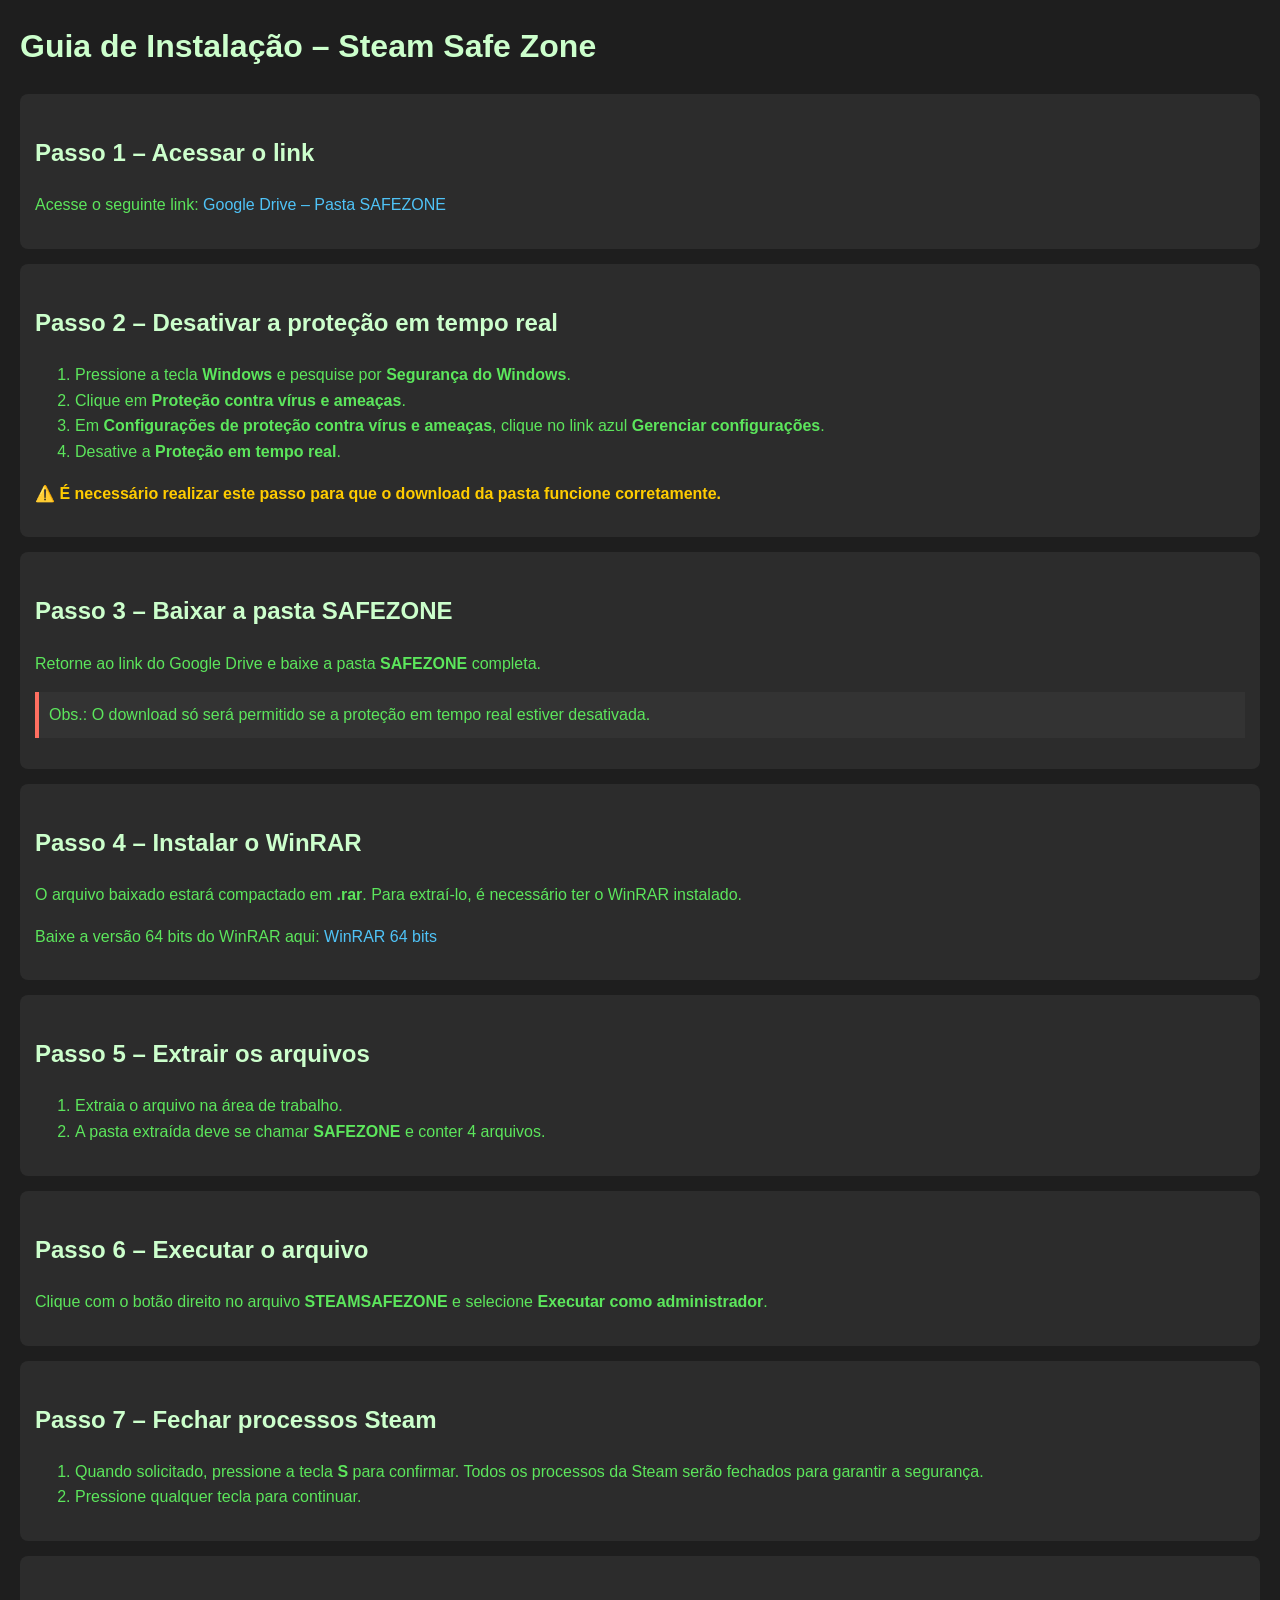
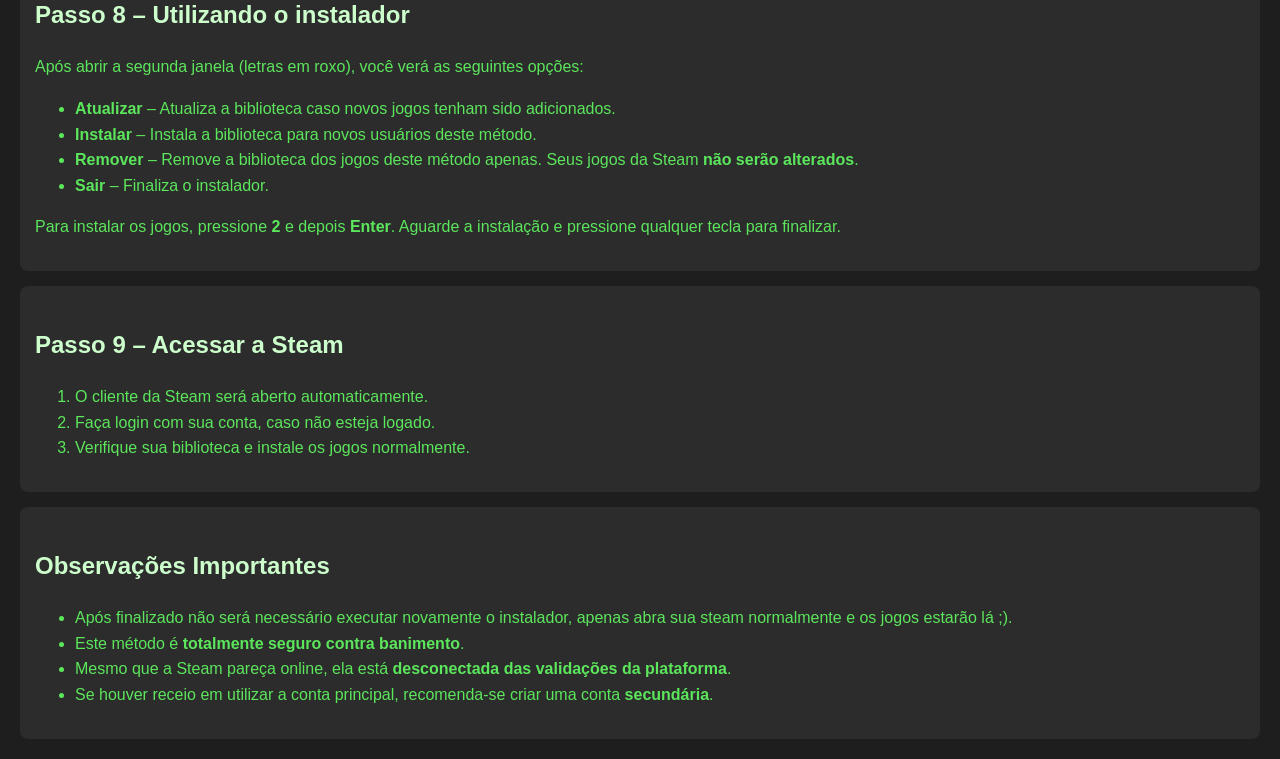
==== index.html @ 85b87087 "Add files via upload" ====
<!DOCTYPE html>
<html lang="pt-BR">
<head>
    <meta charset="UTF-8">
    <title>Guia Steam Safe Zone</title>
    <style>
        body {
            font-family: Arial, sans-serif;
            background-color: #1e1e1e;
            color: #5CE65C;
            line-height: 1.6;
            margin: 20px;
        }
        h1, h2 {
            color: #CCFFCC;
        }
        h2 {
            margin-top: 25px;
        }
        a {
            color: #4fc3f7;
            text-decoration: none;
        }
        a:hover {
            text-decoration: underline;
        }
        .step {
            background-color: #2c2c2c;
            padding: 15px;
            border-radius: 8px;
            margin-bottom: 15px;
        }
        .important {
            color: #ffcc00;
            font-weight: bold;
        }
        .note {
            background-color: #333333;
            padding: 10px;
            border-left: 4px solid #ff6f61;
            margin-top: 10px;
        }
    </style>
</head>
<body>

    <h1>Guia de Instalação – Steam Safe Zone</h1>

    <div class="step">
        <h2>Passo 1 – Acessar o link</h2>
        <p>Acesse o seguinte link: <a href="https://drive.google.com/drive/folders/1QRKwtCBBqWg-pzFMHle0_IdOlkJngccL?usp=drive_link" target="_blank">Google Drive – Pasta SAFEZONE</a></p>
    </div>

    <div class="step">
        <h2>Passo 2 – Desativar a proteção em tempo real</h2>
        <ol>
            <li>Pressione a tecla <strong>Windows</strong> e pesquise por <strong>Segurança do Windows</strong>.</li>
            <li>Clique em <strong>Proteção contra vírus e ameaças</strong>.</li>
            <li>Em <strong>Configurações de proteção contra vírus e ameaças</strong>, clique no link azul <strong>Gerenciar configurações</strong>.</li>
            <li>Desative a <strong>Proteção em tempo real</strong>.</li>
        </ol>
        <p class="important">⚠️ É necessário realizar este passo para que o download da pasta funcione corretamente.</p>
    </div>

    <div class="step">
        <h2>Passo 3 – Baixar a pasta SAFEZONE</h2>
        <p>Retorne ao link do Google Drive e baixe a pasta <strong>SAFEZONE</strong> completa.</p>
        <p class="note">Obs.: O download só será permitido se a proteção em tempo real estiver desativada.</p>
    </div>

    <div class="step">
        <h2>Passo 4 – Instalar o WinRAR</h2>
        <p>O arquivo baixado estará compactado em <strong>.rar</strong>. Para extraí-lo, é necessário ter o WinRAR instalado.</p>
        <p>Baixe a versão 64 bits do WinRAR aqui: <a href="https://www.win-rar.com/fileadmin/winrar-versions/winrar/winrar-x64-713br.exe" target="_blank">WinRAR 64 bits</a></p>
    </div>

    <div class="step">
        <h2>Passo 5 – Extrair os arquivos</h2>
        <ol>
            <li>Extraia o arquivo na área de trabalho.</li>
            <li>A pasta extraída deve se chamar <strong>SAFEZONE</strong> e conter 4 arquivos.</li>
        </ol>
    </div>

    <div class="step">
        <h2>Passo 6 – Executar o arquivo</h2>
        <p>Clique com o botão direito no arquivo <strong>STEAMSAFEZONE</strong> e selecione <strong>Executar como administrador</strong>.</p>
    </div>

    <div class="step">
        <h2>Passo 7 – Fechar processos Steam</h2>
        <ol>
            <li>Quando solicitado, pressione a tecla <strong>S</strong> para confirmar. Todos os processos da Steam serão fechados para garantir a segurança.</li>
            <li>Pressione qualquer tecla para continuar.</li>
        </ol>
    </div>

    <div class="step">
        <h2>Passo 8 – Utilizando o instalador</h2>
        <p>Após abrir a segunda janela (letras em roxo), você verá as seguintes opções:</p>
        <ul>
            <li><strong>Atualizar</strong> – Atualiza a biblioteca caso novos jogos tenham sido adicionados.</li>
            <li><strong>Instalar</strong> – Instala a biblioteca para novos usuários deste método.</li>
            <li><strong>Remover</strong> – Remove a biblioteca dos jogos deste método apenas. Seus jogos da Steam <strong>não serão alterados</strong>.</li>
            <li><strong>Sair</strong> – Finaliza o instalador.</li>
        </ul>
        <p>Para instalar os jogos, pressione <strong>2</strong> e depois <strong>Enter</strong>. Aguarde a instalação e pressione qualquer tecla para finalizar.</p>
    </div>

    <div class="step">
        <h2>Passo 9 – Acessar a Steam</h2>
        <ol>
            <li>O cliente da Steam será aberto automaticamente.</li>
            <li>Faça login com sua conta, caso não esteja logado.</li>
            <li>Verifique sua biblioteca e instale os jogos normalmente.</li>
        </ol>
    </div>

    <div class="step">
        <h2>Observações Importantes</h2>
        <ul>
            <li>Após finalizado não será necessário executar novamente o instalador, apenas abra sua steam normalmente e os jogos estarão lá ;).</li>
            <li>Este método é <strong>totalmente seguro contra banimento</strong>.</li>
            <li>Mesmo que a Steam pareça online, ela está <strong>desconectada das validações da plataforma</strong>.</li>
            <li>Se houver receio em utilizar a conta principal, recomenda-se criar uma conta <strong>secundária</strong>.</li>
        </ul>
    </div>

</body>
</html>
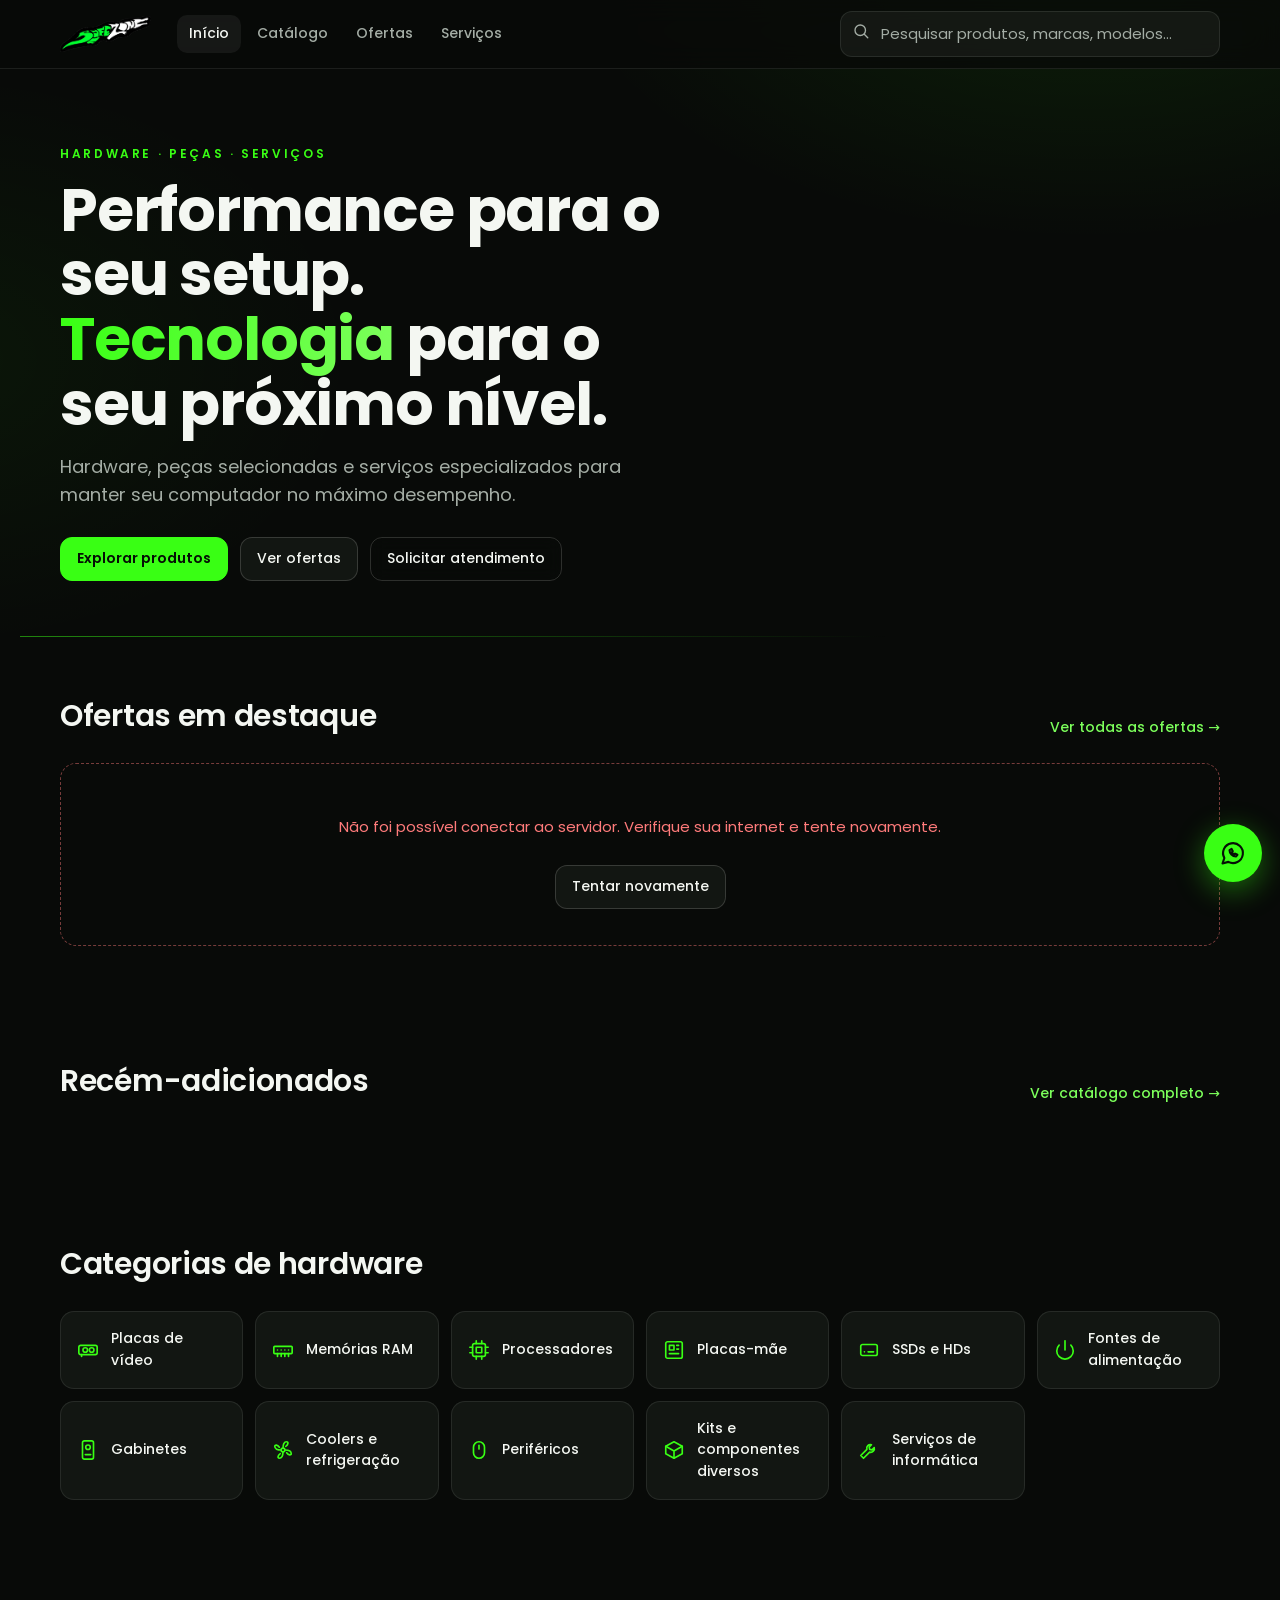
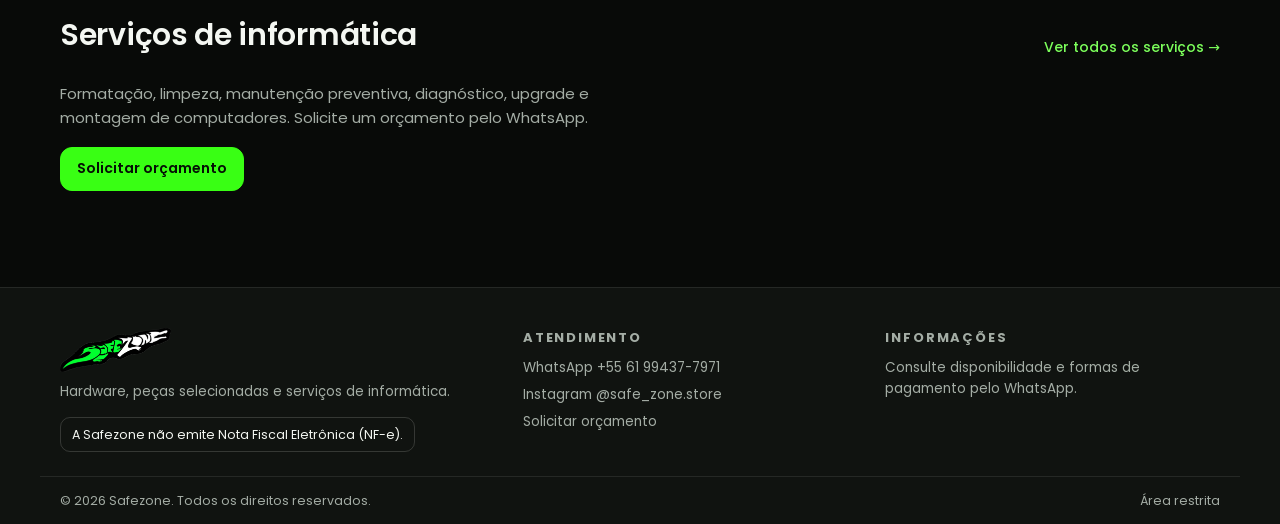
==== commit 1b5d4bd0: "Site Safezone: loja, painel admin, editor de artes e backend Apps Script Co-Authored-By: Claude Sonn" ====
--- a/index.html
+++ b/index.html
@@ -1,130 +1,34 @@
-<!DOCTYPE html>
-<html lang="pt-BR">
-<head>
-    <meta charset="UTF-8">
-    <title>Guia Steam Safe Zone</title>
-    <style>
-        body {
-            font-family: Arial, sans-serif;
-            background-color: #1e1e1e;
-            color: #5CE65C;
-            line-height: 1.6;
-            margin: 20px;
-        }
-        h1, h2 {
-            color: #CCFFCC;
-        }
-        h2 {
-            margin-top: 25px;
-        }
-        a {
-            color: #4fc3f7;
-            text-decoration: none;
-        }
-        a:hover {
-            text-decoration: underline;
-        }
-        .step {
-            background-color: #2c2c2c;
-            padding: 15px;
-            border-radius: 8px;
-            margin-bottom: 15px;
-        }
-        .important {
-            color: #ffcc00;
-            font-weight: bold;
-        }
-        .note {
-            background-color: #333333;
-            padding: 10px;
-            border-left: 4px solid #ff6f61;
-            margin-top: 10px;
-        }
-    </style>
-</head>
-<body>
-
-    <h1>Guia de Instalação – Steam Safe Zone</h1>
-
-    <div class="step">
-        <h2>Passo 1 – Acessar o link</h2>
-        <p>Acesse o seguinte link: <a href="https://drive.google.com/drive/folders/1QRKwtCBBqWg-pzFMHle0_IdOlkJngccL?usp=drive_link" target="_blank">Google Drive – Pasta SAFEZONE</a></p>
-    </div>
-
-    <div class="step">
-        <h2>Passo 2 – Desativar a proteção em tempo real</h2>
-        <ol>
-            <li>Pressione a tecla <strong>Windows</strong> e pesquise por <strong>Segurança do Windows</strong>.</li>
-            <li>Clique em <strong>Proteção contra vírus e ameaças</strong>.</li>
-            <li>Em <strong>Configurações de proteção contra vírus e ameaças</strong>, clique no link azul <strong>Gerenciar configurações</strong>.</li>
-            <li>Desative a <strong>Proteção em tempo real</strong>.</li>
-        </ol>
-        <p class="important">⚠️ É necessário realizar este passo para que o download da pasta funcione corretamente.</p>
-    </div>
-
-    <div class="step">
-        <h2>Passo 3 – Baixar a pasta SAFEZONE</h2>
-        <p>Retorne ao link do Google Drive e baixe a pasta <strong>SAFEZONE</strong> completa.</p>
-        <p class="note">Obs.: O download só será permitido se a proteção em tempo real estiver desativada.</p>
-    </div>
-
-    <div class="step">
-        <h2>Passo 4 – Instalar o WinRAR</h2>
-        <p>O arquivo baixado estará compactado em <strong>.rar</strong>. Para extraí-lo, é necessário ter o WinRAR instalado.</p>
-        <p>Baixe a versão 64 bits do WinRAR aqui: <a href="https://www.win-rar.com/fileadmin/winrar-versions/winrar/winrar-x64-713br.exe" target="_blank">WinRAR 64 bits</a></p>
-    </div>
-
-    <div class="step">
-        <h2>Passo 5 – Extrair os arquivos</h2>
-        <ol>
-            <li>Extraia o arquivo na área de trabalho.</li>
-            <li>A pasta extraída deve se chamar <strong>SAFEZONE</strong> e conter 4 arquivos.</li>
-        </ol>
-    </div>
-
-    <div class="step">
-        <h2>Passo 6 – Executar o arquivo</h2>
-        <p>Clique com o botão direito no arquivo <strong>STEAMSAFEZONE</strong> e selecione <strong>Executar como administrador</strong>.</p>
-    </div>
-
-    <div class="step">
-        <h2>Passo 7 – Fechar processos Steam</h2>
-        <ol>
-            <li>Quando solicitado, pressione a tecla <strong>S</strong> para confirmar. Todos os processos da Steam serão fechados para garantir a segurança.</li>
-            <li>Pressione qualquer tecla para continuar.</li>
-        </ol>
-    </div>
-
-    <div class="step">
-        <h2>Passo 8 – Utilizando o instalador</h2>
-        <p>Após abrir a segunda janela (letras em roxo), você verá as seguintes opções:</p>
-        <ul>
-            <li><strong>Atualizar</strong> – Atualiza a biblioteca caso novos jogos tenham sido adicionados.</li>
-            <li><strong>Instalar</strong> – Instala a biblioteca para novos usuários deste método.</li>
-            <li><strong>Remover</strong> – Remove a biblioteca dos jogos deste método apenas. Seus jogos da Steam <strong>não serão alterados</strong>.</li>
-            <li><strong>Sair</strong> – Finaliza o instalador.</li>
-        </ul>
-        <p>Para instalar os jogos, pressione <strong>2</strong> e depois <strong>Enter</strong>. Aguarde a instalação e pressione qualquer tecla para finalizar.</p>
-    </div>
-
-    <div class="step">
-        <h2>Passo 9 – Acessar a Steam</h2>
-        <ol>
-            <li>O cliente da Steam será aberto automaticamente.</li>
-            <li>Faça login com sua conta, caso não esteja logado.</li>
-            <li>Verifique sua biblioteca e instale os jogos normalmente.</li>
-        </ol>
-    </div>
-
-    <div class="step">
-        <h2>Observações Importantes</h2>
-        <ul>
-            <li>Após finalizado não será necessário executar novamente o instalador, apenas abra sua steam normalmente e os jogos estarão lá ;).</li>
-            <li>Este método é <strong>totalmente seguro contra banimento</strong>.</li>
-            <li>Mesmo que a Steam pareça online, ela está <strong>desconectada das validações da plataforma</strong>.</li>
-            <li>Se houver receio em utilizar a conta principal, recomenda-se criar uma conta <strong>secundária</strong>.</li>
-        </ul>
-    </div>
-
-</body>
-</html>
+<!doctype html>
+<html lang="pt-BR">
+<head>
+<meta charset="utf-8">
+<meta name="viewport" content="width=device-width,initial-scale=1">
+<title>Safezone | Hardware, peças e serviços de informática</title>
+<meta name="description" content="Hardware, peças selecionadas e serviços especializados para manter seu computador no máximo desempenho. Peça pelo WhatsApp.">
+<meta property="og:type" content="website"><meta property="og:site_name" content="Safezone">
+<meta property="og:title" content="Safezone | Hardware, peças e serviços de informática"><meta property="og:description" content="Hardware, peças selecionadas e serviços especializados para manter seu computador no máximo desempenho. Peça pelo WhatsApp.">
+<meta property="og:image" content="assets/img/og.jpg"><meta name="theme-color" content="#080A08">
+<link rel="icon" href="assets/img/favicon.png">
+<link rel="preconnect" href="https://fonts.googleapis.com"><link rel="preconnect" href="https://fonts.gstatic.com" crossorigin>
+<link href="https://fonts.googleapis.com/css2?family=Poppins:wght@300;400;500;600;700&display=swap" rel="stylesheet">
+<link rel="stylesheet" href="assets/css/site.css">
+</head>
+<body data-page="home">
+<div id="hdr"></div>
+<main id="main">
+<section class="hero"><div class="wrap">
+  <span class="kicker">Hardware · Peças · Serviços</span>
+  <h1>Performance para o seu setup. <em>Tecnologia</em> para o seu próximo nível.</h1>
+  <p>Hardware, peças selecionadas e serviços especializados para manter seu computador no máximo desempenho.</p>
+  <div class="cta"><a class="btn btn-pri" href="catalogo.html">Explorar produtos</a><a class="btn" href="catalogo.html?promo=1">Ver ofertas</a><a class="btn btn-ghost" href="servicos.html">Solicitar atendimento</a></div></div></section>
+<section class="sec" id="offersSec"><div class="wrap"><div class="sec-h"><h2>Ofertas em destaque</h2><a href="catalogo.html?promo=1">Ver todas as ofertas →</a></div><div class="grid" id="offers"></div></div></section>
+<section class="sec"><div class="wrap"><div class="sec-h"><h2>Recém-adicionados</h2><a href="catalogo.html">Ver catálogo completo →</a></div><div class="grid" id="recent"></div></div></section>
+<section class="sec"><div class="wrap"><div class="sec-h"><h2>Categorias de hardware</h2></div><div class="cats" id="cats"></div></div></section>
+<section class="sec"><div class="wrap"><div class="sec-h"><h2>Serviços de informática</h2><a href="servicos.html">Ver todos os serviços →</a></div>
+  <p style="color:var(--mute);max-width:60ch;margin:0 0 18px">Formatação, limpeza, manutenção preventiva, diagnóstico, upgrade e montagem de computadores. Solicite um orçamento pelo WhatsApp.</p><a class="btn btn-pri" href="servicos.html">Solicitar orçamento</a></div></section>
+
+</main>
+<div id="ftr"></div>
+<script src="assets/js/config.js"></script><script src="assets/js/util.js"></script><script src="assets/js/public.js"></script>
+</body>
+</html>
--- a/assets/css/site.css
+++ b/assets/css/site.css
@@ -0,0 +1,192 @@
+/* Safezone — identidade: preto, grafite, verde neon. Compartilhado pelo site e painel. */
+:root{
+  --bg:#080A08; --bg2:#101310; --graphite:#1C211D; --neon:#39FF14; --neon2:#7CFF5B;
+  --white:#F4F7F2; --mute:#A4ADA5; --line:rgba(244,247,242,.09); --line2:rgba(244,247,242,.16);
+  --glass:rgba(28,33,29,.55); --r:16px; --maxw:1200px; --err:#ff7b7b; --warn:#ffbe5c;
+}
+*{box-sizing:border-box}
+html{scroll-behavior:smooth}
+body{margin:0;background:var(--bg);color:var(--white);font-family:Poppins,'Segoe UI',system-ui,-apple-system,sans-serif;font-size:15px;line-height:1.55;-webkit-font-smoothing:antialiased;min-height:100vh;display:flex;flex-direction:column}
+body::before{content:'';position:fixed;inset:0;z-index:-1;background:radial-gradient(900px 520px at 85% -8%,rgba(57,255,20,.10),transparent 60%),radial-gradient(700px 480px at -5% 40%,rgba(57,255,20,.05),transparent 60%),var(--bg)}
+main{flex:1}
+img{max-width:100%;display:block}
+a{color:inherit;text-decoration:none}
+button,input,select,textarea{font:inherit;color:inherit}
+.wrap{max-width:var(--maxw);margin:0 auto;padding:0 20px}
+.ic{flex:none;vertical-align:middle}
+:focus-visible{outline:2px solid var(--neon);outline-offset:2px;border-radius:6px}
+.sr{position:absolute;width:1px;height:1px;overflow:hidden;clip:rect(0 0 0 0)}
+.skip{position:absolute;left:-999px;top:8px;background:var(--neon);color:#051005;padding:8px 12px;border-radius:8px;z-index:100}
+.skip:focus{left:8px}
+
+/* botões */
+.btn{display:inline-flex;align-items:center;justify-content:center;gap:8px;border:1px solid var(--line2);background:var(--glass);color:var(--white);padding:10px 16px;border-radius:12px;cursor:pointer;font-weight:500;font-size:14px;min-height:44px;transition:border-color .2s,box-shadow .2s,transform .2s,background .2s;backdrop-filter:blur(8px);text-align:center}
+.btn-pri{background:var(--neon);border-color:var(--neon);color:#051005;font-weight:600}
+.btn-ghost{background:transparent}
+.btn-sm{min-height:34px;padding:5px 12px;font-size:13px;border-radius:10px}
+.btn-danger{border-color:rgba(255,123,123,.5);color:var(--err)}
+.btn:disabled,.btn.is-disabled{opacity:.45;cursor:not-allowed;pointer-events:none}
+@media (hover:hover){
+  .btn:hover{border-color:var(--neon);box-shadow:0 0 22px rgba(57,255,20,.22)}
+  .btn-pri:hover{background:var(--neon2);box-shadow:0 0 26px rgba(57,255,20,.45)}
+  .btn-danger:hover{border-color:var(--err);box-shadow:0 0 18px rgba(255,123,123,.25)}
+}
+.btn:active{transform:scale(.98)}
+
+/* cabeçalho */
+.hdr{position:sticky;top:0;z-index:50;background:rgba(8,10,8,.78);backdrop-filter:blur(14px);border-bottom:1px solid var(--line)}
+.hdr-in{display:flex;align-items:center;gap:18px;height:68px}
+.brand img{height:36px;width:auto}
+.nav{display:flex;gap:4px;margin-left:8px}
+.nav a{padding:8px 12px;border-radius:10px;color:var(--mute);font-size:14px;font-weight:500;transition:color .2s,background .2s}
+.nav a[aria-current=page],.nav a:hover{color:var(--white);background:rgba(244,247,242,.06)}
+.search{flex:1;max-width:380px;margin-left:auto;position:relative}
+.search input{width:100%;background:rgba(244,247,242,.05);border:1px solid var(--line);border-radius:12px;padding:10px 14px 10px 40px;min-height:42px}
+.search input::placeholder{color:var(--mute)}
+.search .ic{position:absolute;left:12px;top:11px;color:var(--mute)}
+.search input:focus{outline:none;border-color:var(--neon);box-shadow:0 0 0 3px rgba(57,255,20,.14)}
+.burger{display:none;background:none;border:1px solid var(--line2);border-radius:10px;width:44px;height:44px;cursor:pointer;margin-left:auto}
+@media (max-width:860px){
+  .hdr-in{flex-wrap:wrap;height:auto;padding:10px 0;gap:10px}
+  .burger{display:inline-flex;align-items:center;justify-content:center}
+  .search{order:3;max-width:none;flex-basis:100%;margin:0}
+  .nav{display:none;order:4;flex-basis:100%;flex-direction:column;margin:0}
+  .nav.open{display:flex}
+}
+
+/* hero */
+.hero{padding:72px 0 56px;position:relative}
+.hero h1{font-size:clamp(32px,5.4vw,60px);line-height:1.08;margin:0 0 16px;font-weight:700;letter-spacing:-.02em;max-width:16ch}
+.hero h1 em{font-style:normal;background:linear-gradient(90deg,var(--neon),var(--neon2));-webkit-background-clip:text;background-clip:text;color:transparent}
+.hero p{color:var(--mute);max-width:56ch;font-size:clamp(15px,1.6vw,18px);margin:0 0 28px}
+.hero .cta{display:flex;gap:12px;flex-wrap:wrap}
+.hero::after{content:'';position:absolute;left:20px;right:20px;bottom:0;height:1px;background:linear-gradient(90deg,var(--neon),transparent 70%);opacity:.5}
+.kicker{display:inline-block;font-size:12px;font-weight:600;letter-spacing:.22em;text-transform:uppercase;color:var(--neon);margin-bottom:14px}
+
+/* seções */
+.sec{padding:56px 0}
+.sec-h{display:flex;align-items:end;justify-content:space-between;gap:12px;margin-bottom:24px;flex-wrap:wrap}
+.sec-h h2{margin:0;font-size:clamp(22px,3vw,30px);font-weight:600;letter-spacing:-.01em}
+.sec-h a{color:var(--neon2);font-size:14px;font-weight:500}
+.grid{display:grid;grid-template-columns:repeat(auto-fill,minmax(250px,1fr));gap:18px}
+@media (max-width:560px){.grid{grid-template-columns:repeat(2,1fr);gap:12px}}
+@media (max-width:360px){.grid{grid-template-columns:1fr}}
+
+/* categorias */
+.cats{display:grid;grid-template-columns:repeat(auto-fill,minmax(180px,1fr));gap:12px}
+.cat{display:flex;align-items:center;gap:12px;padding:16px;border:1px solid var(--line);border-radius:14px;background:var(--glass);backdrop-filter:blur(8px);transition:border-color .2s,box-shadow .2s;font-weight:500;font-size:14px}
+.cat .ic{color:var(--neon)}
+@media (hover:hover){.cat:hover{border-color:rgba(57,255,20,.6);box-shadow:0 0 24px rgba(57,255,20,.14)}}
+
+/* cards */
+.card{display:flex;flex-direction:column;border:1px solid var(--line);border-radius:var(--r);background:linear-gradient(180deg,rgba(28,33,29,.7),rgba(16,19,16,.7));overflow:hidden;transition:border-color .25s,box-shadow .25s,transform .25s;animation:rise .5s both}
+@media (hover:hover){.card:hover{border-color:rgba(57,255,20,.55);box-shadow:0 0 30px rgba(57,255,20,.16);transform:translateY(-3px)}}
+.card-img{position:relative;aspect-ratio:4/3;background:#0b0d0b;display:block;overflow:hidden}
+.card-img img{width:100%;height:100%;object-fit:cover}
+.noimg{width:100%;height:100%;display:grid;place-items:center;color:var(--mute)}
+.card-tags{position:absolute;left:10px;top:10px;display:flex;gap:6px}
+.chip{position:absolute;right:10px;top:10px;font-size:11px;font-weight:600;letter-spacing:.06em;text-transform:uppercase;padding:4px 9px;border-radius:999px;background:rgba(8,10,8,.72);backdrop-filter:blur(6px);border:1px solid var(--line2)}
+.cond-new{color:var(--neon2)} .cond-used{color:var(--warn)}
+.out-mark{position:absolute;inset:auto 0 0 0;text-align:center;background:rgba(8,10,8,.8);padding:6px;font-size:12px;letter-spacing:.1em;text-transform:uppercase;color:var(--mute)}
+.is-out .card-img img{filter:grayscale(.8) brightness(.7)}
+.card-body{padding:14px 14px 16px;display:flex;flex-direction:column;gap:4px;flex:1}
+.card-cat{font-size:11px;letter-spacing:.14em;text-transform:uppercase;color:var(--neon2);font-weight:600}
+.card-title{margin:0;font-size:16px;font-weight:600;line-height:1.3}
+.card-sub{font-size:12.5px;color:var(--mute)}
+.card-desc{margin:4px 0 6px;font-size:13px;color:var(--mute);display:-webkit-box;-webkit-line-clamp:2;-webkit-box-orient:vertical;overflow:hidden;min-height:2.6em}
+.card-stock{font-size:12px;color:var(--mute);margin-bottom:10px}
+.card-actions{margin-top:auto;display:grid;grid-template-columns:1.4fr 1fr;gap:8px}
+.card-actions .btn{padding:8px 10px;font-size:13px}
+@media (max-width:560px){.card-actions{grid-template-columns:1fr}}
+.price{display:flex;align-items:baseline;gap:8px;flex-wrap:wrap}
+.price .now{font-size:22px;font-weight:700;color:var(--neon)}
+.price .now-sm{font-size:15px;color:var(--white)}
+.price .old{font-size:13px;color:var(--mute);text-decoration:line-through}
+.price .off{font-size:12px;font-weight:700;color:#051005;background:var(--neon2);padding:2px 8px;border-radius:999px}
+.badge{--bc:var(--neon);display:inline-block;font-size:11px;font-weight:700;letter-spacing:.08em;padding:5px 10px;border-radius:999px;text-transform:uppercase}
+.b-solido{background:var(--bc);color:#051005;box-shadow:0 0 18px color-mix(in srgb,var(--bc) 55%,transparent)}
+.b-contorno{border:1.5px solid var(--bc);color:var(--bc);background:rgba(8,10,8,.6)}
+.b-vidro{background:color-mix(in srgb,var(--bc) 18%,transparent);border:1px solid color-mix(in srgb,var(--bc) 55%,transparent);color:var(--bc);backdrop-filter:blur(6px)}
+@keyframes rise{from{opacity:0;transform:translateY(12px)}to{opacity:1;transform:none}}
+@media (prefers-reduced-motion:reduce){*{animation:none!important;transition:none!important;scroll-behavior:auto!important}}
+.skel{border-radius:var(--r);aspect-ratio:3/4;background:linear-gradient(100deg,#111511 30%,#1a201a 50%,#111511 70%);background-size:200% 100%;animation:sh 1.3s infinite}
+@keyframes sh{to{background-position:-200% 0}}
+.empty,.errbox{border:1px dashed var(--line2);border-radius:var(--r);padding:36px 20px;text-align:center;color:var(--mute);grid-column:1/-1}
+.errbox{border-color:rgba(255,123,123,.45);color:var(--err)}
+.errbox .btn{margin-top:12px}
+
+/* serviços */
+.svc-grid{display:grid;grid-template-columns:repeat(auto-fill,minmax(270px,1fr));gap:16px}
+.svc{padding:20px;border:1px solid var(--line);border-radius:var(--r);background:var(--glass);backdrop-filter:blur(8px);display:flex;flex-direction:column;gap:8px;transition:border-color .2s,box-shadow .2s}
+@media (hover:hover){.svc:hover{border-color:rgba(57,255,20,.55);box-shadow:0 0 26px rgba(57,255,20,.13)}}
+.svc .ic{color:var(--neon)}
+.svc h3{margin:4px 0 0;font-size:17px}
+.svc p{margin:0;color:var(--mute);font-size:13.5px;flex:1}
+.svc .from{color:var(--neon2);font-weight:600;font-size:14px}
+.svc .btn{margin-top:8px}
+
+/* catálogo */
+.page-h{padding:36px 0 8px}
+.page-h h1{margin:0 0 6px;font-size:clamp(26px,4vw,38px);font-weight:700;letter-spacing:-.01em}
+.page-h p{margin:0;color:var(--mute)}
+.shop{display:grid;grid-template-columns:260px 1fr;gap:28px;padding:20px 0 60px;align-items:start}
+.filters{position:sticky;top:88px;border:1px solid var(--line);border-radius:var(--r);padding:18px;background:var(--glass);backdrop-filter:blur(10px);display:grid;gap:14px}
+.filters h2{margin:0;font-size:14px;letter-spacing:.14em;text-transform:uppercase;color:var(--mute)}
+.fld{display:grid;gap:5px;font-size:12.5px;color:var(--mute)}
+.fld input,.fld select,.fld textarea,.in{width:100%;background:#0b0d0b;border:1px solid var(--line2);border-radius:10px;padding:9px 12px;min-height:42px;color:var(--white)}
+.fld textarea{resize:vertical;min-height:84px}
+.fld input:focus,.fld select:focus,.fld textarea:focus,.in:focus{outline:none;border-color:var(--neon);box-shadow:0 0 0 3px rgba(57,255,20,.14)}
+.fld input[type=checkbox]{width:auto;min-height:0;accent-color:var(--neon)}
+.chk{display:flex;gap:8px;align-items:center;font-size:14px;color:var(--white);cursor:pointer;min-height:30px}
+.chk input{width:18px;height:18px;accent-color:var(--neon)}
+.row2{display:grid;grid-template-columns:1fr 1fr;gap:8px}
+.toolbar{display:flex;justify-content:space-between;align-items:center;gap:12px;margin-bottom:16px;flex-wrap:wrap;color:var(--mute);font-size:14px}
+.toolbar select{width:auto;min-width:180px}
+.fbtn{display:none}
+@media (max-width:860px){
+  .shop{grid-template-columns:1fr}
+  .filters{position:static;display:none}
+  .filters.open{display:grid}
+  .fbtn{display:inline-flex}
+}
+
+/* produto */
+.pd{display:grid;grid-template-columns:minmax(0,1.1fr) minmax(0,1fr);gap:36px;padding:28px 0 56px;align-items:start}
+@media (max-width:860px){.pd{grid-template-columns:1fr;gap:22px}}
+.crumbs{font-size:13px;color:var(--mute);padding-top:22px}
+.crumbs a:hover{color:var(--neon2)}
+.gal-main{position:relative;aspect-ratio:1/1;border:1px solid var(--line);border-radius:var(--r);overflow:hidden;background:#0b0d0b}
+.gal-main img{width:100%;height:100%;object-fit:contain}
+.gal-thumbs{display:flex;gap:10px;margin-top:12px;overflow-x:auto;padding-bottom:4px}
+.gal-thumbs button{flex:none;width:72px;height:72px;border:1px solid var(--line);border-radius:12px;overflow:hidden;background:#0b0d0b;padding:0;cursor:pointer}
+.gal-thumbs button[aria-current=true]{border-color:var(--neon);box-shadow:0 0 14px rgba(57,255,20,.3)}
+.gal-thumbs img{width:100%;height:100%;object-fit:cover}
+.pd h1{margin:6px 0 4px;font-size:clamp(24px,3.4vw,34px);line-height:1.2}
+.pd .price .now{font-size:34px}
+.pd .meta{color:var(--mute);margin-bottom:14px}
+.pd-box{border:1px solid var(--line);border-radius:var(--r);padding:20px;background:var(--glass);backdrop-filter:blur(8px);display:grid;gap:14px}
+.facts{display:grid;grid-template-columns:1fr 1fr;gap:10px}
+.fact{border:1px solid var(--line);border-radius:12px;padding:10px 12px}
+.fact small{display:block;color:var(--mute);font-size:11.5px;letter-spacing:.06em;text-transform:uppercase}
+.specs{width:100%;border-collapse:collapse;font-size:14px}
+.specs td{padding:9px 0;border-bottom:1px solid var(--line)}
+.specs td:first-child{color:var(--mute);width:42%}
+.pd h2{font-size:16px;margin:24px 0 8px}
+.pd .desc{white-space:pre-line;color:#d6dbd4}
+.nf{margin-top:12px;font-size:12.5px;color:var(--mute)}
+
+/* rodapé + whatsapp */
+.ftr{border-top:1px solid var(--line);background:var(--bg2);margin-top:40px}
+.ftr-in{display:grid;grid-template-columns:1.3fr 1fr 1fr;gap:28px;padding:40px 20px 24px}
+@media (max-width:760px){.ftr-in{grid-template-columns:1fr}}
+.ftr h3{margin:0 0 10px;font-size:13px;letter-spacing:.14em;text-transform:uppercase;color:var(--mute)}
+.ftr p,.ftr li{color:var(--mute);font-size:13.5px;margin:0 0 6px;white-space:pre-line}
+.ftr ul{list-style:none;padding:0;margin:0}
+.ftr a:hover{color:var(--neon2)}
+.ftr-bot{border-top:1px solid var(--line);padding:14px 20px;font-size:12.5px;color:var(--mute);display:flex;justify-content:space-between;gap:10px;flex-wrap:wrap}
+.nfe{display:inline-block;margin-top:8px;padding:7px 11px;border:1px solid var(--line2);border-radius:10px;font-size:12.5px;color:var(--white)}
+.wa-float{position:fixed;right:18px;bottom:18px;z-index:60;width:58px;height:58px;border-radius:50%;background:var(--neon);color:#051005;display:grid;place-items:center;box-shadow:0 8px 30px rgba(57,255,20,.4);transition:transform .2s}
+@media (hover:hover){.wa-float:hover{transform:scale(1.08)}}
+.toast{position:fixed;left:50%;bottom:24px;transform:translate(-50%,20px);background:var(--graphite);border:1px solid rgba(57,255,20,.5);padding:11px 18px;border-radius:12px;z-index:200;opacity:0;pointer-events:none;transition:.25s;max-width:92vw}
+.toast.show{opacity:1;transform:translate(-50%,0)}
+.toast.err{border-color:var(--err)}
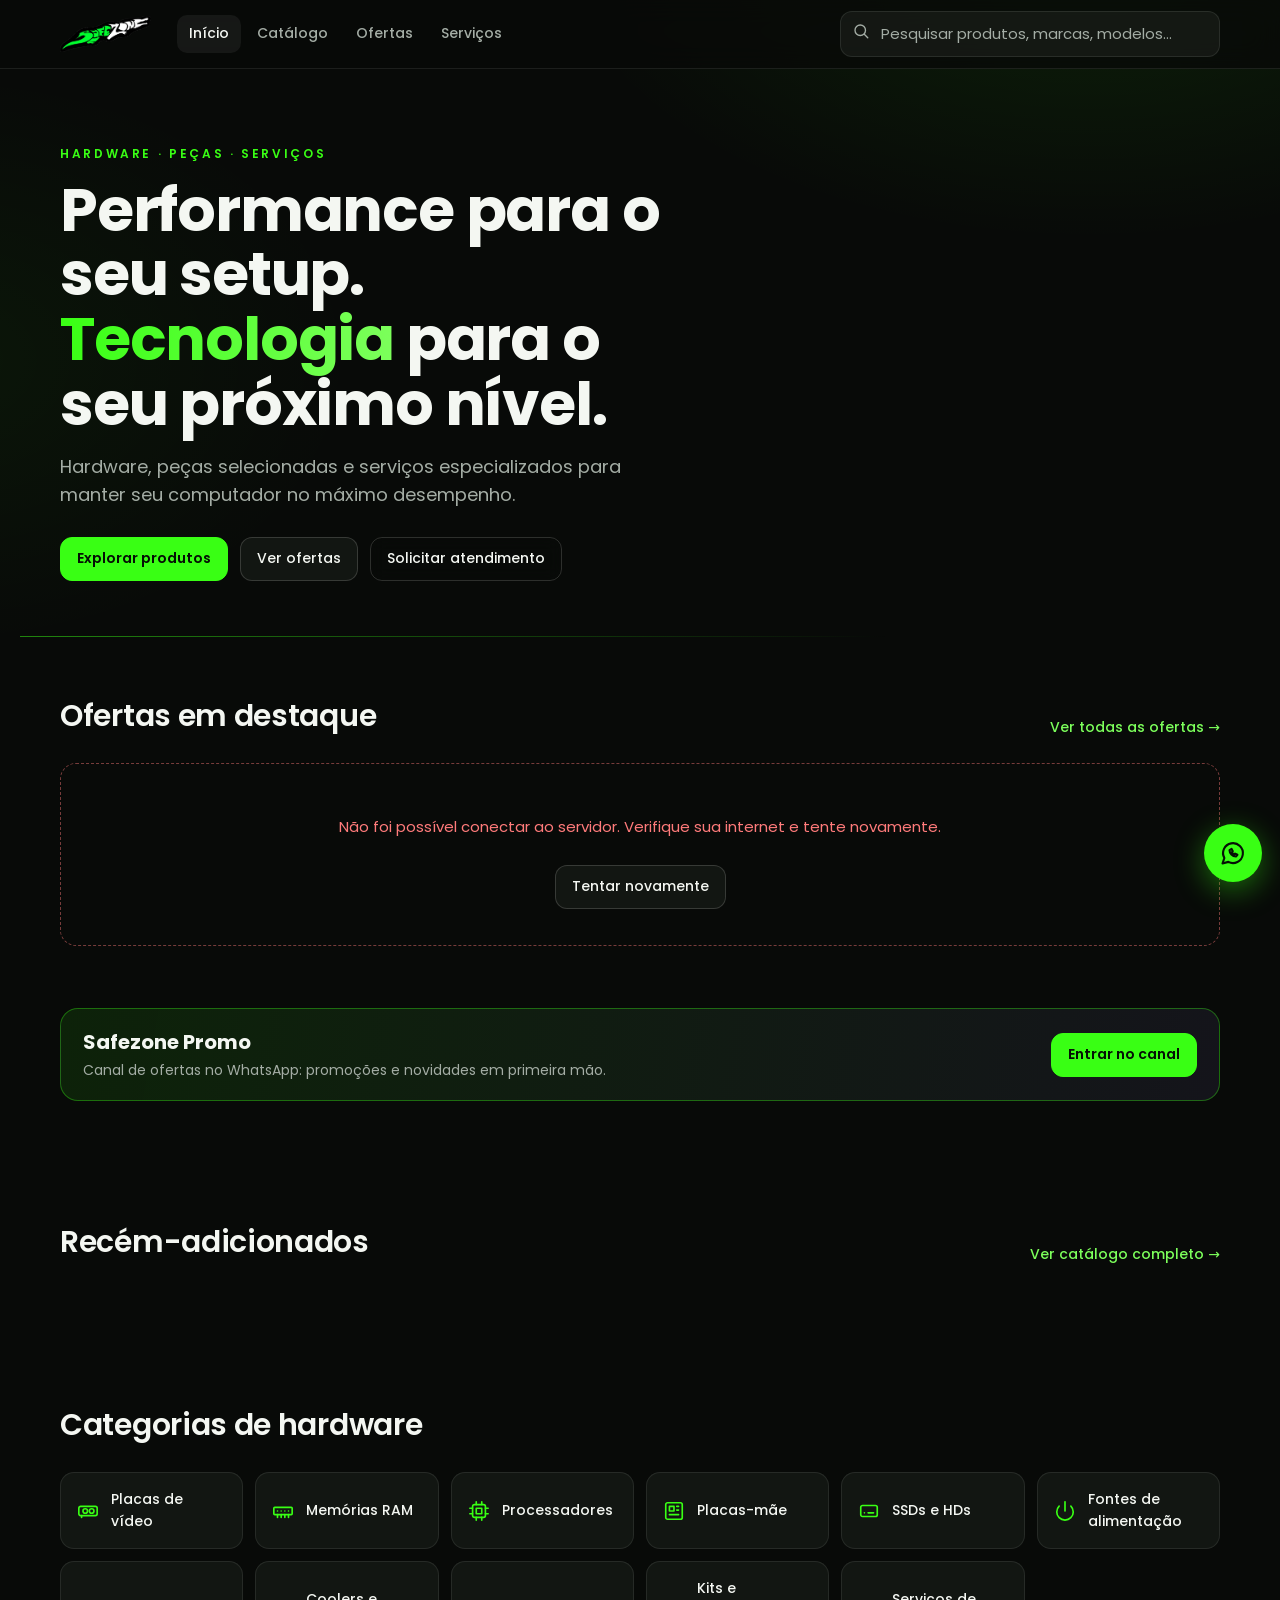
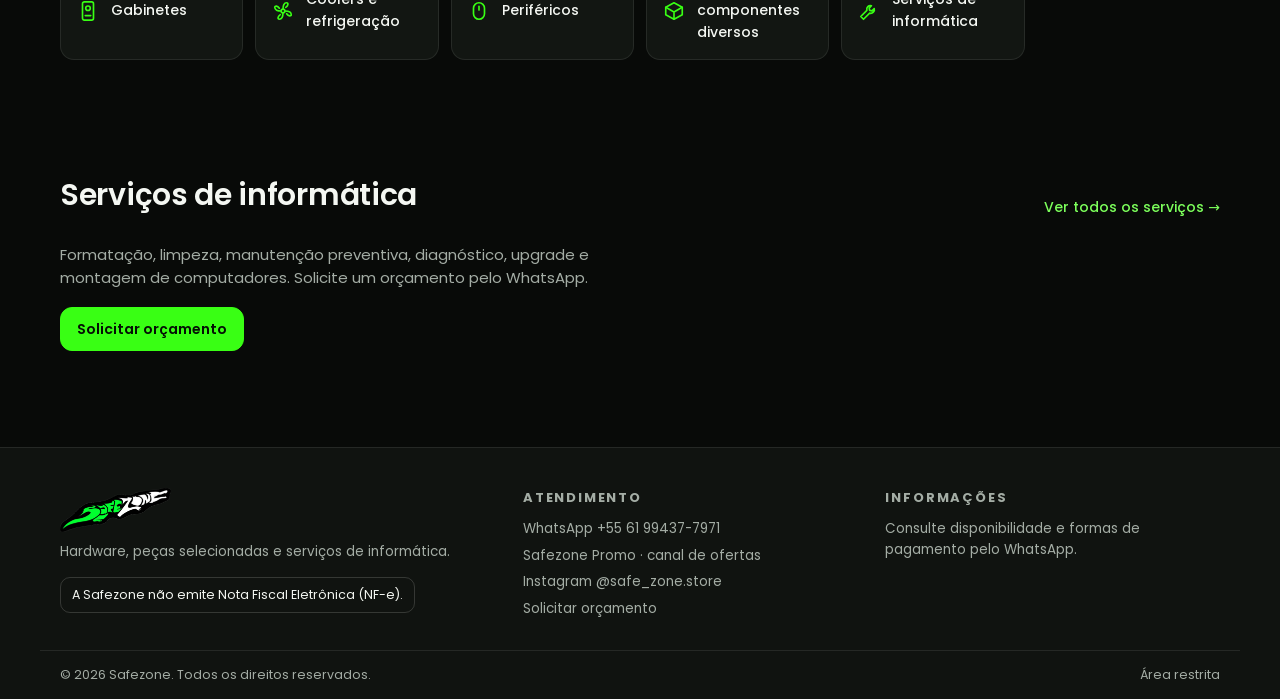
==== commit 10212141: "Contatos modulares, canal Safezone Promo, carregamento instantâneo e spinner animado Co-Authored-By:" ====
--- a/index.html
+++ b/index.html
@@ -22,6 +22,7 @@
   <p>Hardware, peças selecionadas e serviços especializados para manter seu computador no máximo desempenho.</p>
   <div class="cta"><a class="btn btn-pri" href="catalogo.html">Explorar produtos</a><a class="btn" href="catalogo.html?promo=1">Ver ofertas</a><a class="btn btn-ghost" href="servicos.html">Solicitar atendimento</a></div></div></section>
 <section class="sec" id="offersSec"><div class="wrap"><div class="sec-h"><h2>Ofertas em destaque</h2><a href="catalogo.html?promo=1">Ver todas as ofertas →</a></div><div class="grid" id="offers"></div></div></section>
+<section class="sec" style="padding-top:0"><div class="wrap"><div class="promo" id="promoBox"><div><h2>Safezone Promo</h2><p>Canal de ofertas no WhatsApp: promoções e novidades em primeira mão.</p></div><a class="btn btn-pri" id="promoLink" href="https://whatsapp.com/channel/0029Vb8cMtg6LwHpBszDvc13" target="_blank" rel="noopener">Entrar no canal</a></div></div></section>
 <section class="sec"><div class="wrap"><div class="sec-h"><h2>Recém-adicionados</h2><a href="catalogo.html">Ver catálogo completo →</a></div><div class="grid" id="recent"></div></div></section>
 <section class="sec"><div class="wrap"><div class="sec-h"><h2>Categorias de hardware</h2></div><div class="cats" id="cats"></div></div></section>
 <section class="sec"><div class="wrap"><div class="sec-h"><h2>Serviços de informática</h2><a href="servicos.html">Ver todos os serviços →</a></div>
--- a/assets/css/site.css
+++ b/assets/css/site.css
@@ -109,7 +109,7 @@
 .b-vidro{background:color-mix(in srgb,var(--bc) 18%,transparent);border:1px solid color-mix(in srgb,var(--bc) 55%,transparent);color:var(--bc);backdrop-filter:blur(6px)}
 @keyframes rise{from{opacity:0;transform:translateY(12px)}to{opacity:1;transform:none}}
 @media (prefers-reduced-motion:reduce){*{animation:none!important;transition:none!important;scroll-behavior:auto!important}}
-.skel{border-radius:var(--r);aspect-ratio:3/4;background:linear-gradient(100deg,#111511 30%,#1a201a 50%,#111511 70%);background-size:200% 100%;animation:sh 1.3s infinite}
+.skel{border-radius:var(--r);aspect-ratio:auto;height:var(--skh,465px);background:linear-gradient(100deg,#111511 30%,#1a201a 50%,#111511 70%);background-size:200% 100%;animation:sh 1.3s infinite}
 @keyframes sh{to{background-position:-200% 0}}
 .empty,.errbox{border:1px dashed var(--line2);border-radius:var(--r);padding:36px 20px;text-align:center;color:var(--mute);grid-column:1/-1}
 .errbox{border-color:rgba(255,123,123,.45);color:var(--err)}
@@ -190,3 +190,55 @@
 .toast{position:fixed;left:50%;bottom:24px;transform:translate(-50%,20px);background:var(--graphite);border:1px solid rgba(57,255,20,.5);padding:11px 18px;border-radius:12px;z-index:200;opacity:0;pointer-events:none;transition:.25s;max-width:92vw}
 .toast.show{opacity:1;transform:translate(-50%,0)}
 .toast.err{border-color:var(--err)}
+
+/* ---------- orçamento de serviços ---------- */
+.q{margin:24px 0 40px}
+.q-lead{color:var(--mute);margin:0 0 18px;max-width:70ch}
+.q-grid{display:grid;grid-template-columns:minmax(0,1fr) 340px;gap:22px;align-items:start}
+.q-h{display:flex;align-items:center;gap:10px;font-size:16px;margin:0 0 12px}
+.q-h span{display:inline-grid;place-items:center;width:26px;height:26px;border-radius:50%;background:var(--neon);color:#051005;font-size:13px;font-weight:700}
+.q-svcs{display:grid;grid-template-columns:repeat(auto-fill,minmax(230px,1fr));gap:10px;margin-bottom:26px}
+.q-svc{display:flex;gap:12px;align-items:flex-start;text-align:left;border:1px solid var(--line2);border-radius:14px;padding:14px;background:var(--glass);color:var(--white);cursor:pointer;min-height:64px;font:inherit}
+.q-svc small{display:block;color:var(--mute);font-size:12.5px;margin-top:2px;font-weight:400}
+.q-chk{flex:none;width:22px;height:22px;border-radius:7px;border:2px solid var(--line2);margin-top:1px;display:grid;place-items:center}
+.q-svc[aria-pressed=true]{border-color:var(--neon);background:rgba(57,255,20,.07);box-shadow:0 0 18px rgba(57,255,20,.15)}
+.q-svc[aria-pressed=true] .q-chk{background:var(--neon);border-color:var(--neon)}
+.q-svc[aria-pressed=true] .q-chk::after{content:"";width:6px;height:11px;border:solid #051005;border-width:0 2.5px 2.5px 0;transform:rotate(45deg) translate(-1px,-1px)}
+.q-top{display:flex;gap:12px;align-items:center;justify-content:space-between;flex-wrap:wrap;margin-bottom:12px}
+.q-help{color:var(--mute);font-size:13.5px;margin:0}
+.q-top .btn[aria-pressed=true]{border-color:var(--neon);color:var(--neon)}
+.q-fields{display:grid;grid-template-columns:1fr 1fr;gap:12px}
+.q-unk{border:1px dashed var(--line2);border-radius:12px;padding:14px;color:var(--mute);margin:0}
+.q-sum{position:sticky;top:90px;border:1px solid rgba(57,255,20,.35);border-radius:18px;padding:18px;background:var(--glass);backdrop-filter:blur(10px);box-shadow:0 0 40px rgba(57,255,20,.07);display:grid;gap:12px}
+.q-sum h3{margin:0;font-size:16px}
+.q-lines{list-style:none;margin:0;padding:0;display:grid;gap:8px}
+.q-lines li{display:flex;justify-content:space-between;gap:12px;font-size:14px;border-bottom:1px solid var(--line);padding-bottom:8px}
+.q-lines li b{text-align:right;font-weight:600}.q-lines em{font-style:normal;color:var(--mute);font-weight:400;font-size:12.5px}
+.q-pc{display:flex;flex-wrap:wrap;justify-content:space-between;align-items:center;gap:6px 10px;font-size:13.5px;color:var(--mute)}
+.q-pc b{color:var(--white)}
+.q-cls{font-size:11.5px;font-weight:700;padding:3px 10px;border-radius:999px;border:1px solid var(--line2);color:var(--white)}
+.q-cls.q-Low{border-color:#7a8a7a}.q-cls.q-Mid{border-color:#A78BFA;color:#c9b8ff}.q-cls.q-High{border-color:var(--neon);color:var(--neon)}
+.q-total{display:flex;justify-content:space-between;align-items:baseline;font-size:15px}
+.q-total b{font-size:26px;color:var(--neon)}
+.q-note{font-size:12px;color:var(--mute);margin:0}
+@media (max-width:900px){.q-grid{grid-template-columns:1fr}.q-sum{position:static}.q-fields{grid-template-columns:1fr}}
+
+/* ---------- carregamento ---------- */
+@keyframes sp{to{transform:rotate(360deg)}}
+@keyframes bar{0%{transform:translateX(-100%)}100%{transform:translateX(350%)}}
+#szbar{position:fixed;left:0;top:0;right:0;height:3px;z-index:9999;overflow:hidden;opacity:0;transition:opacity .2s;pointer-events:none}
+#szbar.on{opacity:1}
+#szbar i{display:block;width:30%;height:100%;background:linear-gradient(90deg,transparent,var(--neon),transparent);box-shadow:0 0 10px var(--neon);animation:bar 1.1s ease-in-out infinite}
+.spin{display:inline-block;width:18px;height:18px;border:3px solid var(--line2);border-top-color:var(--neon);border-radius:50%;animation:sp .8s linear infinite;vertical-align:middle}
+.ld{display:grid;gap:10px;padding:6px 0}
+.ld p{margin:0;color:var(--mute);display:flex;align-items:center;gap:10px}
+.ld .ln{height:44px;border-radius:12px;background:linear-gradient(100deg,#111511 30%,#1a201a 50%,#111511 70%);background-size:200% 100%;animation:sh 1.3s infinite}
+.sk-line{display:block;height:14px;border-radius:7px;background:linear-gradient(100deg,#111511 30%,#1a201a 50%,#111511 70%);background-size:200% 100%;animation:sh 1.3s infinite;margin:8px 0;max-width:240px}
+.promo{display:flex;align-items:center;justify-content:space-between;gap:18px;flex-wrap:wrap;border:1px solid rgba(57,255,20,.35);border-radius:18px;padding:18px 22px;background:linear-gradient(100deg,rgba(57,255,20,.1),rgba(167,139,250,.08));margin:6px 0}
+.promo h2{margin:0 0 2px;font-size:20px}.promo p{margin:0;color:var(--mute);font-size:14px}
+/* indicadores de carregamento continuam animados mesmo com "reduzir movimento" ativo (são essenciais para mostrar que não travou) */
+@media (prefers-reduced-motion:reduce){
+  .spin{animation:sp 1.2s linear infinite!important}
+  #szbar i{animation:bar 1.8s ease-in-out infinite!important}
+  .skel,.ld .ln,.sk-line{animation:sh 2.2s infinite!important}
+}
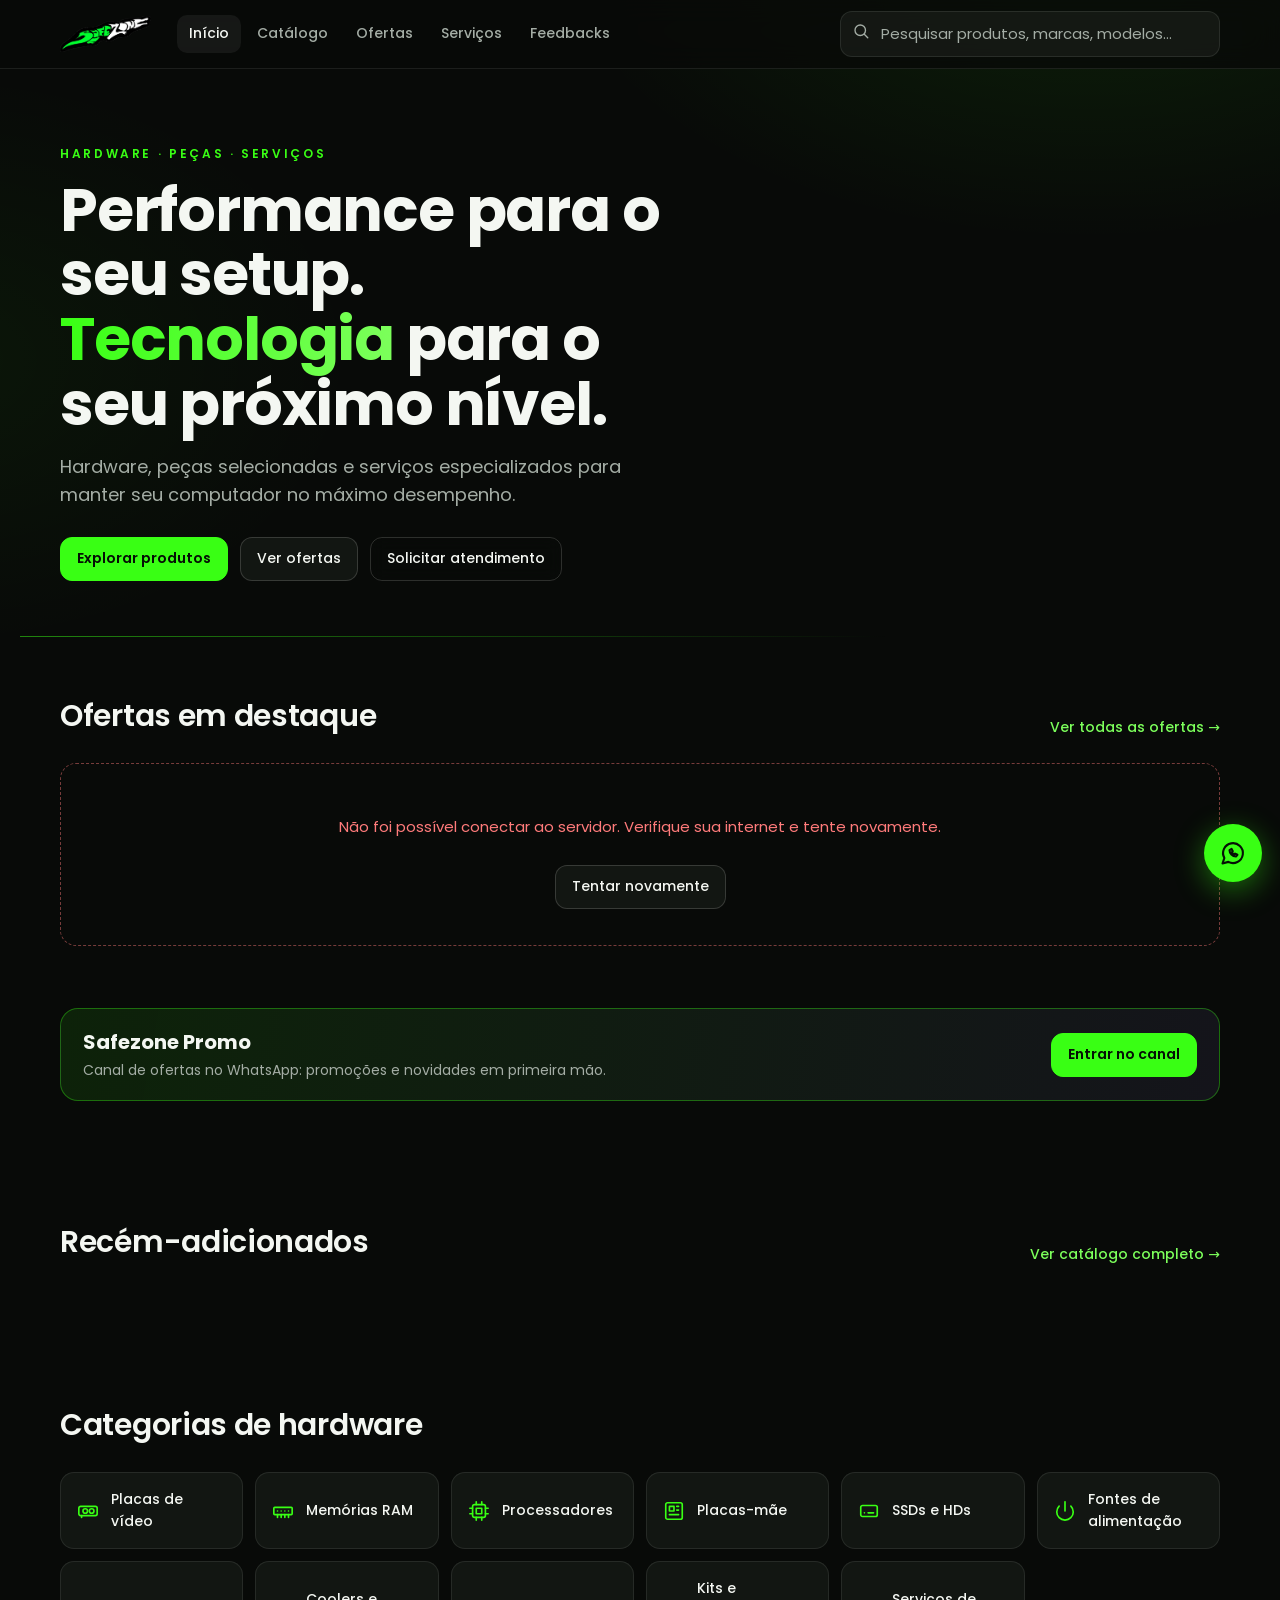
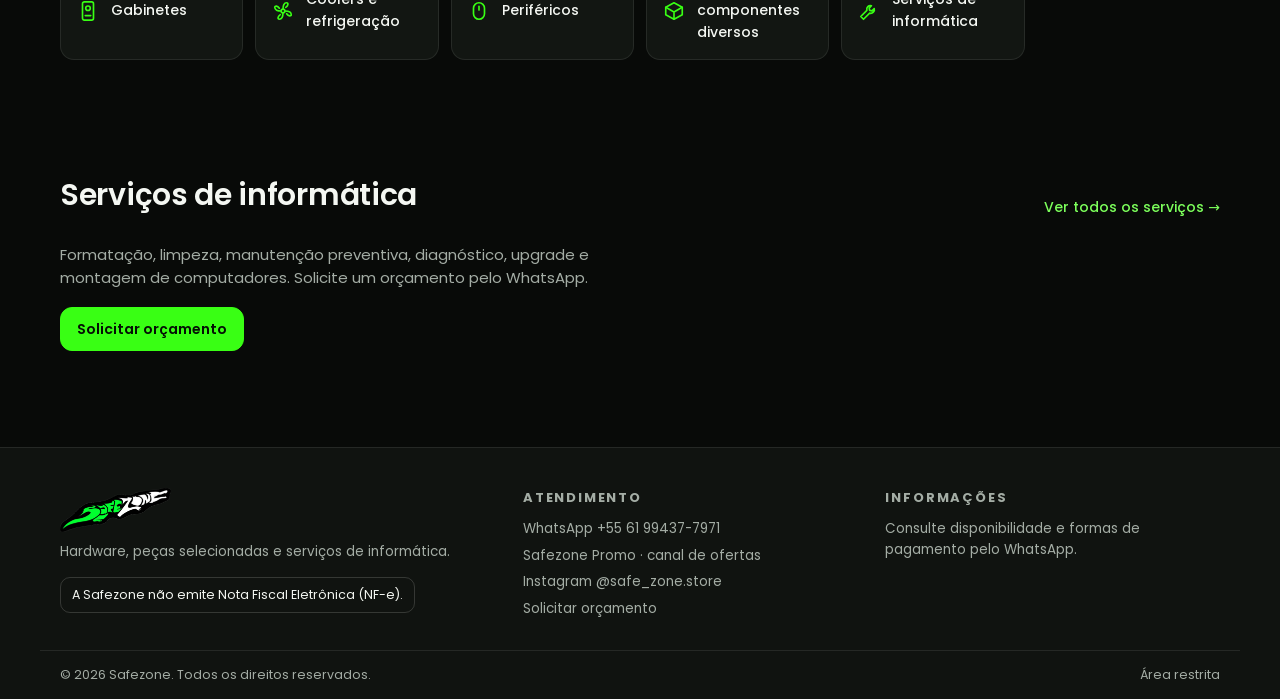
==== commit a0fb982b: "Feedbacks de clientes: avaliações por item, prints, vídeos e destaques Co-Authored-By: Claude Sonnet" ====
--- a/index.html
+++ b/index.html
@@ -23,6 +23,7 @@
   <div class="cta"><a class="btn btn-pri" href="catalogo.html">Explorar produtos</a><a class="btn" href="catalogo.html?promo=1">Ver ofertas</a><a class="btn btn-ghost" href="servicos.html">Solicitar atendimento</a></div></div></section>
 <section class="sec" id="offersSec"><div class="wrap"><div class="sec-h"><h2>Ofertas em destaque</h2><a href="catalogo.html?promo=1">Ver todas as ofertas →</a></div><div class="grid" id="offers"></div></div></section>
 <section class="sec" style="padding-top:0"><div class="wrap"><div class="promo" id="promoBox"><div><h2>Safezone Promo</h2><p>Canal de ofertas no WhatsApp: promoções e novidades em primeira mão.</p></div><a class="btn btn-pri" id="promoLink" href="https://whatsapp.com/channel/0029Vb8cMtg6LwHpBszDvc13" target="_blank" rel="noopener">Entrar no canal</a></div></div></section>
+<section class="sec" id="hlSec" hidden style="padding-top:0"><div class="wrap"><div class="sec-h"><h2>Quem já comprou recomenda</h2><a href="feedbacks.html">Ver todos os feedbacks →</a></div></div><div class="mq" id="hlQuotes"></div></section>
 <section class="sec"><div class="wrap"><div class="sec-h"><h2>Recém-adicionados</h2><a href="catalogo.html">Ver catálogo completo →</a></div><div class="grid" id="recent"></div></div></section>
 <section class="sec"><div class="wrap"><div class="sec-h"><h2>Categorias de hardware</h2></div><div class="cats" id="cats"></div></div></section>
 <section class="sec"><div class="wrap"><div class="sec-h"><h2>Serviços de informática</h2><a href="servicos.html">Ver todos os serviços →</a></div>
--- a/assets/css/site.css
+++ b/assets/css/site.css
@@ -242,3 +242,56 @@
   #szbar i{animation:bar 1.8s ease-in-out infinite!important}
   .skel,.ld .ln,.sk-line{animation:sh 2.2s infinite!important}
 }
+
+/* ---------- feedbacks, avaliações e vídeos ---------- */
+.stars{color:#FFC94D;letter-spacing:2px;font-size:16px;white-space:nowrap;text-shadow:0 0 12px rgba(255,201,77,.35)}
+.stars i{font-style:normal;color:#3a3f3a;text-shadow:none}
+.mq{overflow:hidden;position:relative;padding:8px 0 18px;-webkit-mask-image:linear-gradient(90deg,transparent,#000 6%,#000 94%,transparent);mask-image:linear-gradient(90deg,transparent,#000 6%,#000 94%,transparent)}
+.mq-track{display:flex;width:max-content;animation:mq var(--mq,40s) linear infinite}
+.mq-track.rev{animation-direction:reverse}
+.mq:hover .mq-track{animation-play-state:paused}
+.mq-set{display:flex;gap:16px;padding-right:16px}
+@keyframes mq{to{transform:translateX(-50%)}}
+.qc{flex:none;width:300px;margin:0;border:1px solid var(--line2);border-radius:18px;padding:18px;background:linear-gradient(180deg,rgba(28,33,29,.8),rgba(16,19,16,.8));display:grid;gap:10px;align-content:start;transition:transform .3s,border-color .3s}
+.qc:hover{transform:translateY(-4px);border-color:rgba(57,255,20,.5)}
+.qc blockquote{margin:0;font-size:15.5px;line-height:1.5;color:var(--white);min-height:70px}
+.qc blockquote::before{content:"“";color:var(--neon);font-size:26px;line-height:0;margin-right:2px;vertical-align:-8px}
+.qc figcaption{display:grid;font-size:13px;color:var(--mute)}.qc figcaption b{color:var(--white);font-weight:600}
+.fb-hero{position:relative;overflow:hidden;padding:64px 0 36px}
+.fb-hero::before{content:"";position:absolute;inset:-20% -10% auto auto;width:560px;height:560px;border-radius:50%;background:radial-gradient(circle,rgba(167,139,250,.22),transparent 65%);transform:translateY(calc(var(--sy,0)*-.15px));pointer-events:none}
+.fb-hero::after{content:"";position:absolute;inset:auto auto -30% -10%;width:520px;height:520px;border-radius:50%;background:radial-gradient(circle,rgba(57,255,20,.14),transparent 65%);transform:translateY(calc(var(--sy,0)*.12px));pointer-events:none}
+.fb-hero .wrap{position:relative;z-index:1}
+.fb-hero h1{font-size:clamp(32px,6vw,58px);margin:8px 0 12px;line-height:1.05}.fb-hero h1 em{font-style:normal;color:var(--neon);text-shadow:0 0 28px rgba(57,255,20,.4)}
+.fb-hero p{color:var(--mute);max-width:60ch;font-size:17px;margin:0}
+.fb-stats{display:flex;gap:14px;flex-wrap:wrap;margin-top:26px}
+.fb-stat{border:1px solid var(--line2);border-radius:16px;padding:14px 22px;background:var(--glass);backdrop-filter:blur(10px);display:grid}
+.fb-stat b{font-size:34px;color:var(--neon);line-height:1.1}.fb-stat span{color:var(--mute);font-size:13px}
+.fb-sec{padding:26px 0}.fb-lead{color:var(--mute);margin:-4px 0 22px}
+.fb-wall{display:grid;gap:44px}
+.fb-item{display:grid;grid-template-columns:minmax(220px,360px) 1fr;gap:34px;align-items:center}
+.fb-item.alt{grid-template-columns:1fr minmax(220px,360px)}.fb-item.alt .fb-shot{order:2}
+.fb-shot{margin:0}.fb-shot button{display:block;width:100%;border:1px solid var(--line2);border-radius:26px;padding:8px;background:#0b0d0b;cursor:zoom-in;box-shadow:0 20px 60px rgba(0,0,0,.5),0 0 40px rgba(57,255,20,.07);transition:transform .35s,box-shadow .35s}
+.fb-shot button:hover{transform:translateY(-6px) rotate(-.6deg);box-shadow:0 26px 70px rgba(0,0,0,.6),0 0 50px rgba(57,255,20,.18)}
+.fb-shot img{width:100%;max-height:560px;object-fit:contain;border-radius:20px;display:block;background:#0b0d0b}
+.fb-info{display:grid;gap:14px;align-content:center}
+.fb-info blockquote{margin:0;font-size:clamp(20px,2.6vw,28px);line-height:1.35;font-weight:600}
+.fb-who{display:grid;gap:2px;color:var(--mute);font-size:14px}.fb-who b{color:var(--white);font-size:16px}.fb-who a{color:var(--neon2)}
+.rv{opacity:0;transform:translateY(34px);transition:opacity .8s cubic-bezier(.2,.7,.2,1),transform .8s cubic-bezier(.2,.7,.2,1)}
+.rv.in{opacity:1;transform:none}
+.fb-vtrack{display:flex;gap:16px;overflow-x:auto;scroll-snap-type:x mandatory;padding:6px max(16px,calc((100vw - 1200px)/2)) 18px;scrollbar-width:thin;scroll-padding-left:max(16px,calc((100vw - 1200px)/2))}
+.fb-v{position:relative;flex:none;width:260px;aspect-ratio:9/16;border-radius:22px;overflow:hidden;background:#0b0d0b;border:1px solid var(--line2);scroll-snap-align:start;box-shadow:0 18px 50px rgba(0,0,0,.5)}
+.fb-v video,.fb-v iframe{width:100%;height:100%;border:0;object-fit:cover;display:block}
+.fb-vt{position:absolute;left:0;right:0;bottom:0;padding:34px 14px 12px;font-weight:600;font-size:14px;background:linear-gradient(0deg,rgba(0,0,0,.8),transparent);pointer-events:none}
+.fb-arrows{display:flex;gap:8px}
+.fb-empty{border:1px dashed var(--line2);border-radius:20px;padding:34px;text-align:center;color:var(--mute)}.fb-empty h2{color:var(--white);margin:0 0 8px}.fb-empty a{color:var(--neon2)}
+.fb-skel{display:none}
+.lb{border:1px solid rgba(57,255,20,.4);border-radius:18px;background:var(--bg2);padding:10px;max-width:min(94vw,720px);max-height:94vh;overflow:auto;color:var(--white)}
+.lb::backdrop{background:rgba(0,0,0,.82);backdrop-filter:blur(4px)}.lb img{display:block;width:100%;height:auto;border-radius:12px}.lb-x{position:sticky;top:0;float:right;z-index:2;margin-bottom:6px}
+.pd-rev{padding:10px 0 40px}.pd-rev-list{display:grid;grid-template-columns:repeat(auto-fill,minmax(260px,1fr));gap:14px}
+.pd-rv{border:1px solid var(--line2);border-radius:16px;padding:16px;background:var(--glass);display:grid;gap:8px;align-content:start}.pd-rv p{margin:0;line-height:1.5}
+.pd-shot{border:1px solid var(--line2);border-radius:12px;padding:4px;background:#0b0d0b;cursor:zoom-in;width:120px}.pd-shot img{width:100%;border-radius:8px;display:block}
+@media (max-width:760px){.fb-item,.fb-item.alt{grid-template-columns:1fr;gap:16px}.fb-item.alt .fb-shot{order:0}.fb-shot{max-width:340px}.qc{width:260px}.fb-v{width:200px}}
+@media (prefers-reduced-motion:reduce){
+  .mq{overflow-x:auto;-webkit-mask-image:none;mask-image:none}.mq-track{animation:none!important}.mq-set[aria-hidden]{display:none}
+  .rv{opacity:1;transform:none;transition:none}.fb-hero::before,.fb-hero::after{transform:none}
+}
